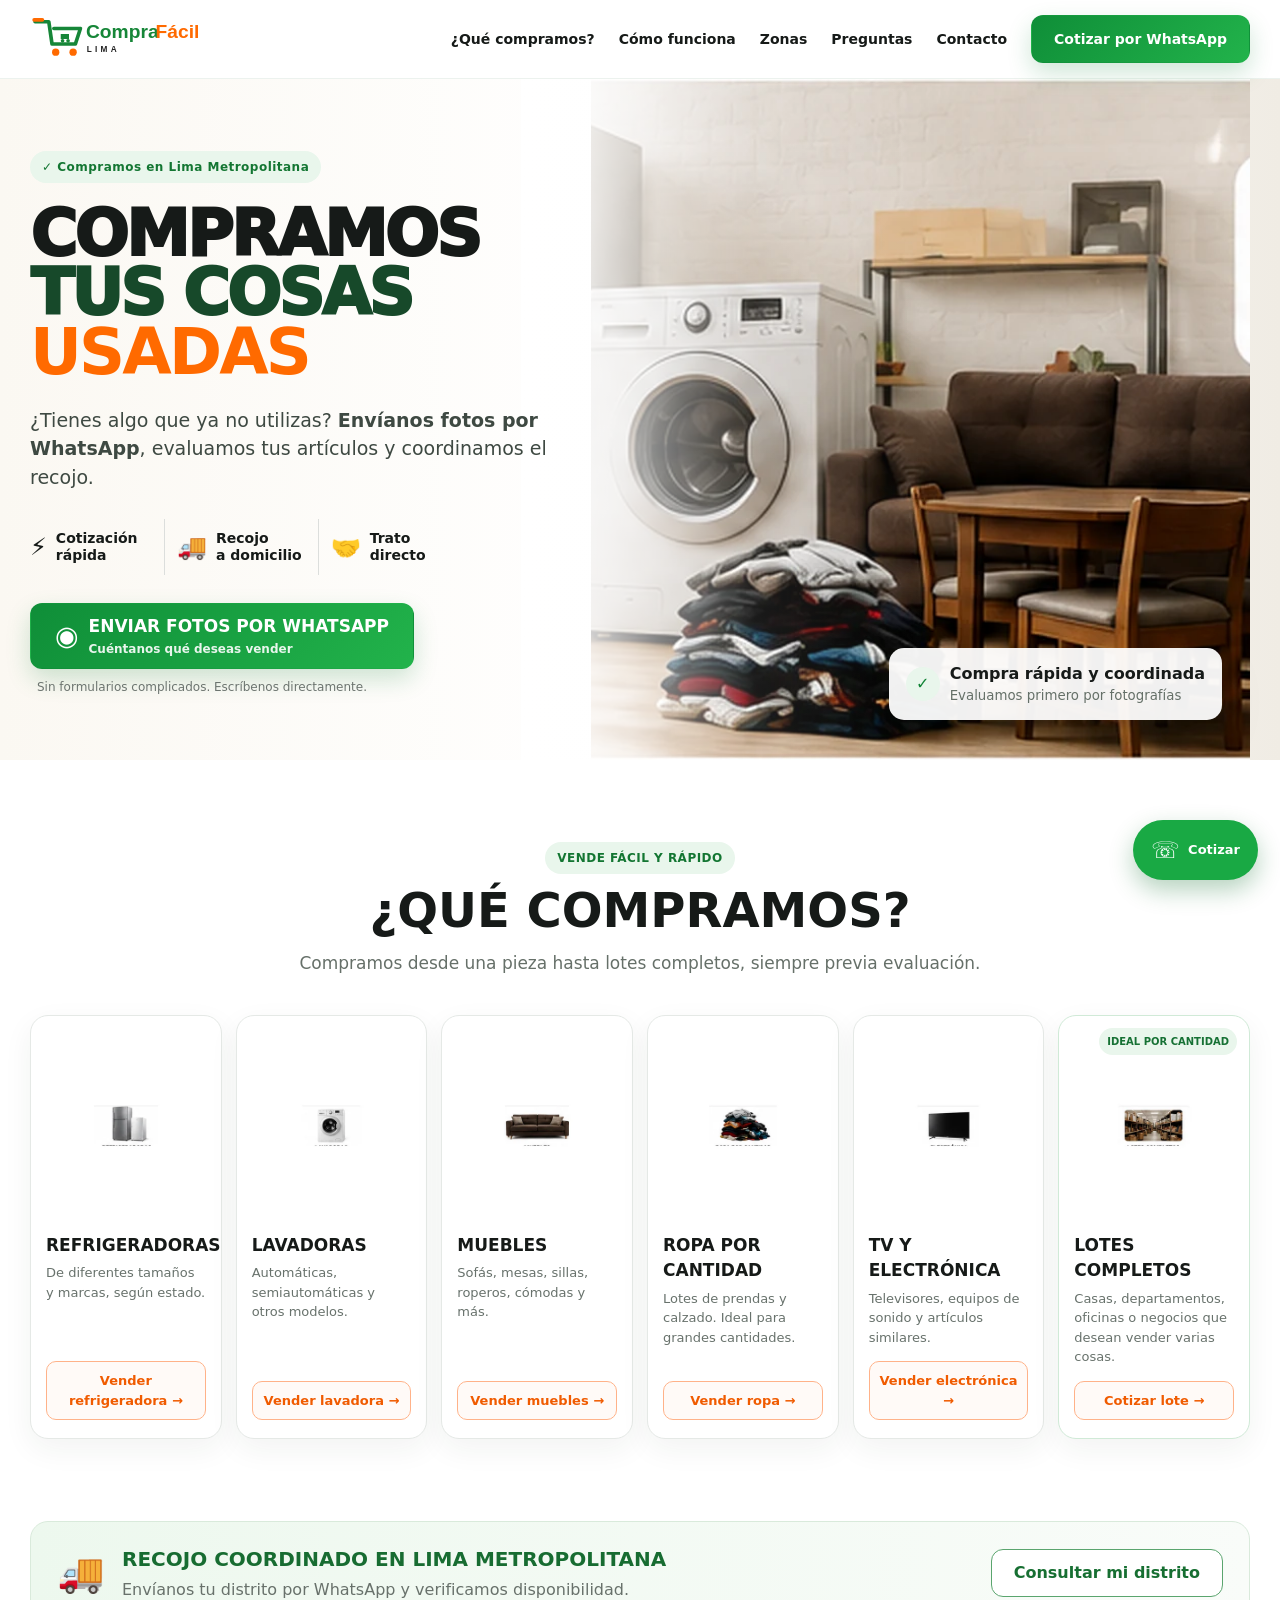
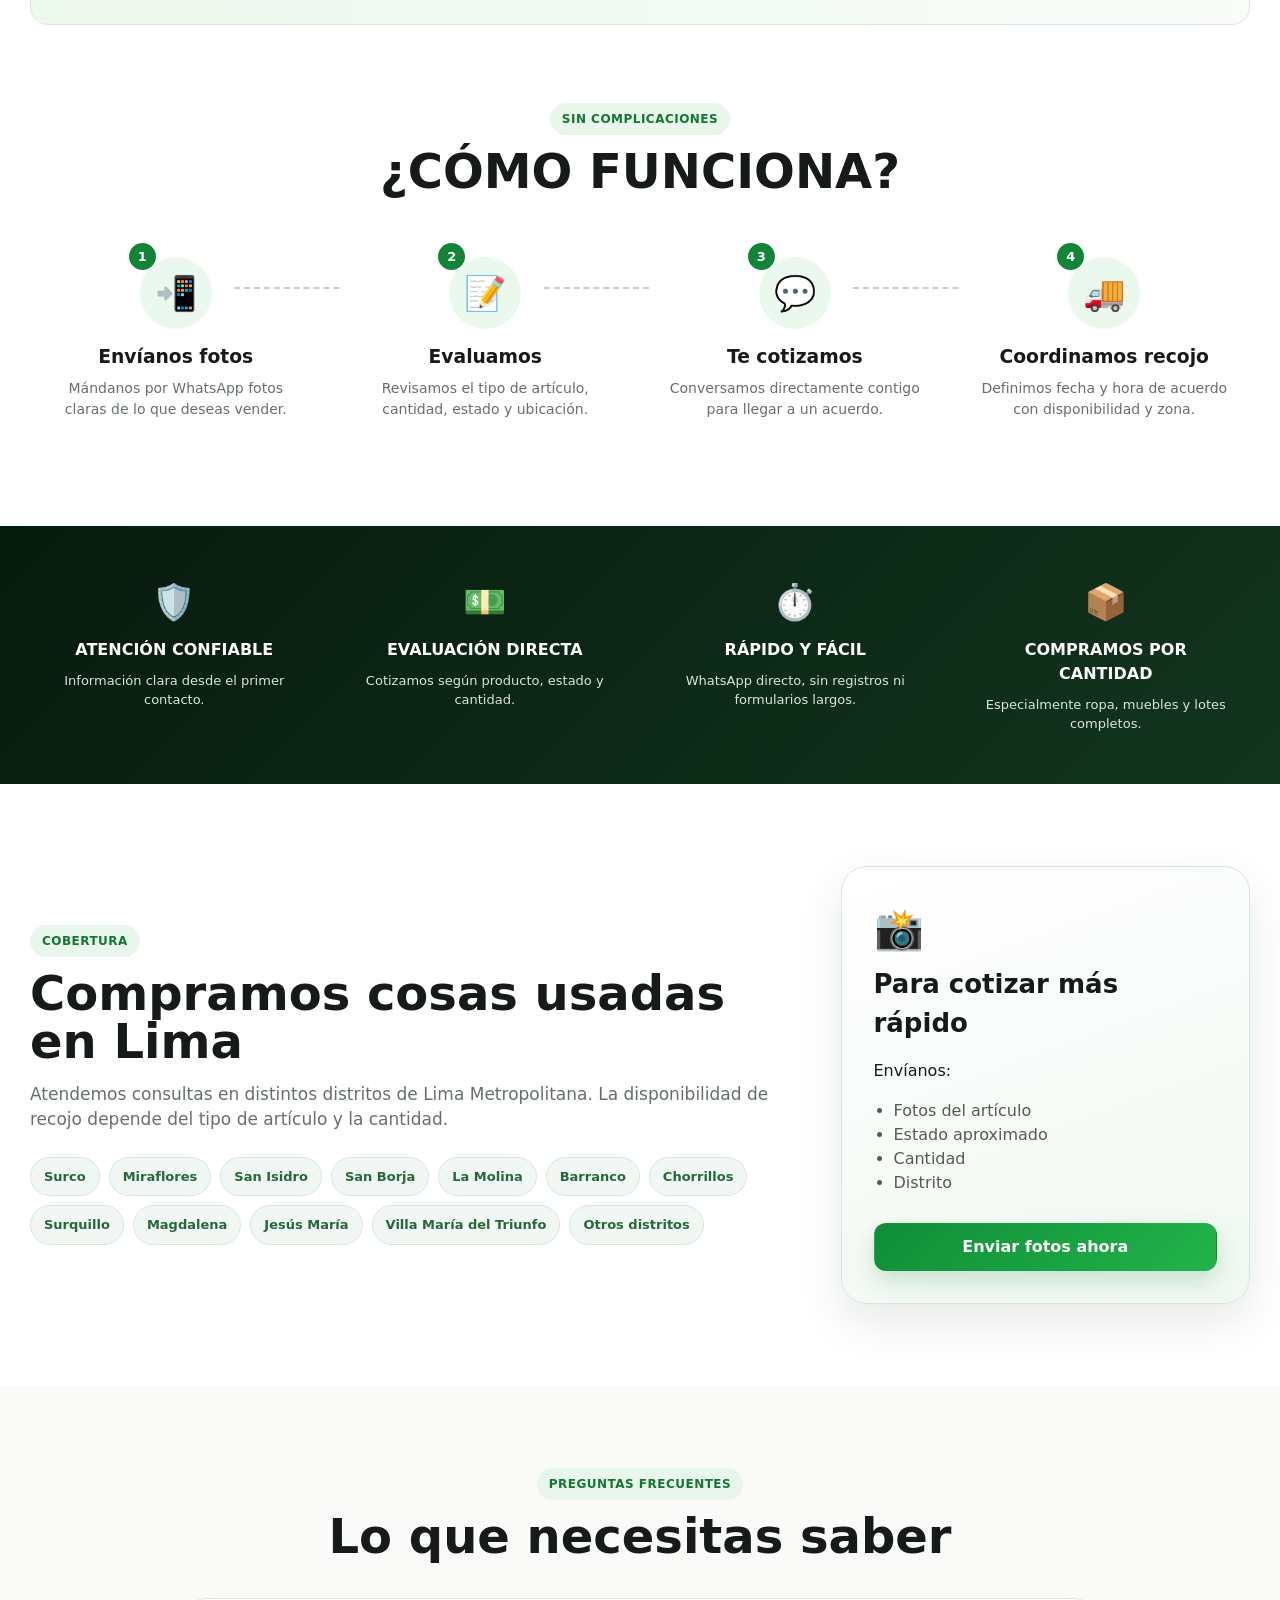
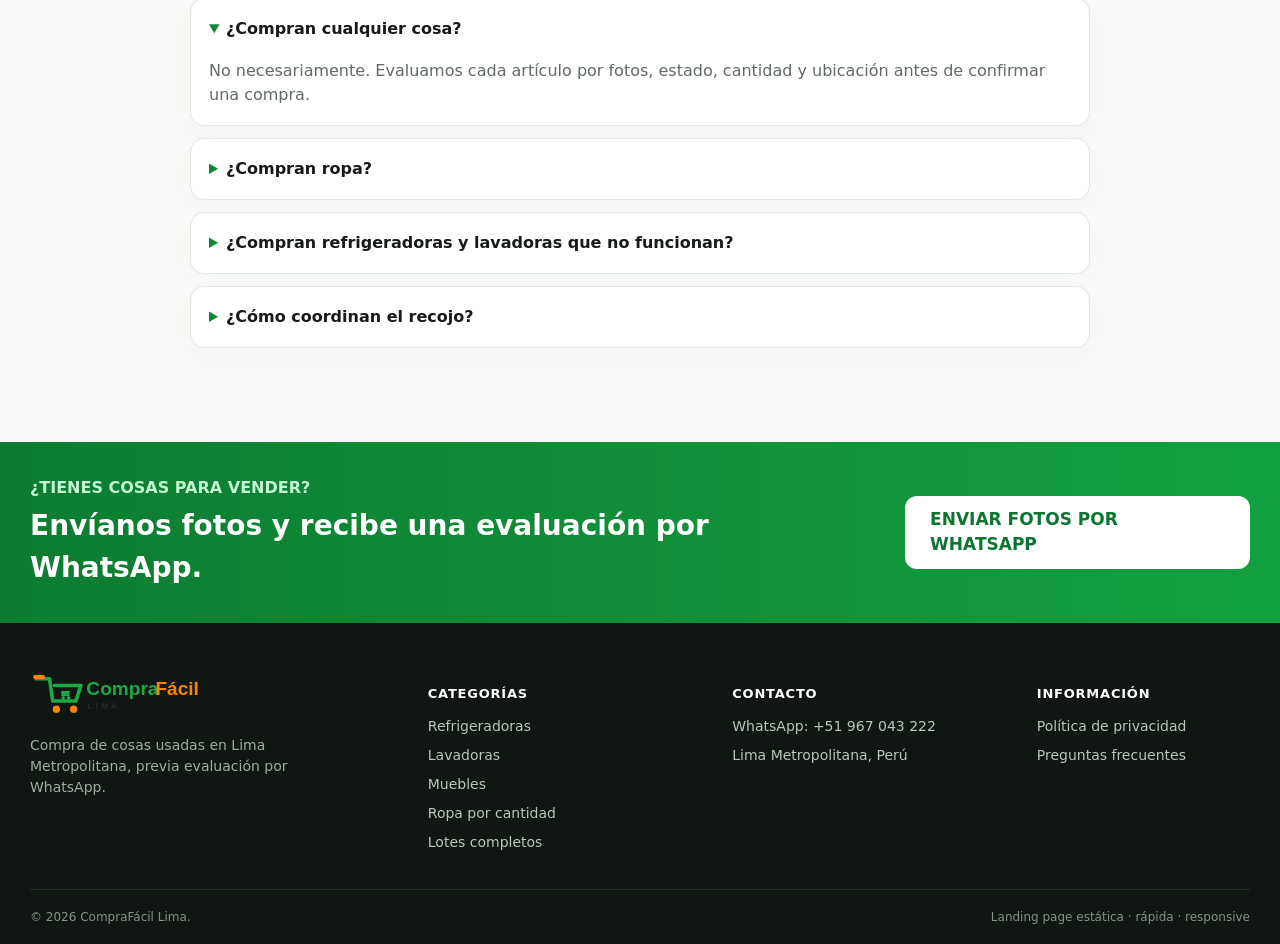
==== index.html @ 06add387 "Primera version CompraFacil" ====
<!doctype html>
<html lang="es-PE">
<head>
  <meta charset="utf-8">
  <meta name="viewport" content="width=device-width,initial-scale=1,viewport-fit=cover">
  <title>Compramos Cosas Usadas en Lima | CompraFácil Lima</title>
  <meta name="description" content="Compramos refrigeradoras, lavadoras, muebles, ropa por cantidad, televisores y lotes completos en Lima. Envíanos fotos por WhatsApp y recibe una cotización rápida.">
  <meta name="robots" content="index,follow,max-image-preview:large">
  <meta name="theme-color" content="#0f7c2f">
  <link rel="canonical" href="https://comprafacillima.com/">
  <link rel="icon" href="assets/favicon.svg" type="image/svg+xml">
  <link rel="preload" href="assets/hero.webp" as="image" type="image/webp" fetchpriority="high">
  <link rel="stylesheet" href="styles.css">
  <meta property="og:type" content="website">
  <meta property="og:locale" content="es_PE">
  <meta property="og:title" content="Compramos Cosas Usadas en Lima | CompraFácil Lima">
  <meta property="og:description" content="Cotiza por WhatsApp refrigeradoras, lavadoras, muebles, ropa por cantidad y lotes completos. Recojo coordinado en Lima Metropolitana.">
  <meta property="og:url" content="https://comprafacillima.com/">
  <meta property="og:image" content="https://comprafacillima.com/assets/hero.webp">
  <script type="application/ld+json">
  {
    "@context":"https://schema.org",
    "@type":"LocalBusiness",
    "name":"CompraFácil Lima",
    "url":"https://comprafacillima.com/",
    "telephone":"+51 967 043 222",
    "image":"https://comprafacillima.com/assets/hero.webp",
    "description":"Compra de cosas usadas en Lima: refrigeradoras, lavadoras, muebles, ropa por cantidad, televisores y lotes completos.",
    "areaServed":{"@type":"City","name":"Lima"},
    "priceRange":"S/"
  }
  </script>
  <script type="application/ld+json">
  {
    "@context":"https://schema.org",
    "@type":"FAQPage",
    "mainEntity":[
      {"@type":"Question","name":"¿Qué cosas compran en Lima?","acceptedAnswer":{"@type":"Answer","text":"Compramos refrigeradoras, lavadoras, muebles, ropa por cantidad, televisores, equipos de sonido y lotes completos, sujeto a evaluación por fotos."}},
      {"@type":"Question","name":"¿Cómo recibo una cotización?","acceptedAnswer":{"@type":"Answer","text":"Envíanos fotos por WhatsApp junto con una breve descripción, estado del artículo y distrito. Te respondemos con una evaluación y coordinamos el recojo si llegamos a un acuerdo."}},
      {"@type":"Question","name":"¿Van a domicilio?","acceptedAnswer":{"@type":"Answer","text":"Sí. Coordinamos recojos en Lima Metropolitana según el tipo, cantidad y ubicación de los artículos."}}
    ]
  }
  </script>
  <!-- GOOGLE ADS / ANALYTICS: pega aquí tu etiqueta de Google cuando tengas el ID. -->
</head>
<body>
  <a class="skip-link" href="#contenido">Ir al contenido</a>

  <header class="site-header" id="inicio">
    <div class="container nav-wrap">
      <a class="brand" href="#inicio" aria-label="CompraFácil Lima - inicio">
        <img src="assets/logo.svg" alt="CompraFácil Lima" width="238" height="55">
      </a>
      <button class="menu-btn" type="button" aria-label="Abrir menú" aria-expanded="false" aria-controls="main-nav">
        <span></span><span></span><span></span>
      </button>
      <nav id="main-nav" class="main-nav" aria-label="Navegación principal">
        <a href="#compramos">¿Qué compramos?</a>
        <a href="#como-funciona">Cómo funciona</a>
        <a href="#zonas">Zonas</a>
        <a href="#preguntas">Preguntas</a>
        <a href="#contacto">Contacto</a>
        <a class="btn btn-whatsapp nav-cta wa-link" data-category="consulta general" href="#">Cotizar por WhatsApp</a>
      </nav>
    </div>
  </header>

  <main id="contenido">
    <section class="hero">
      <div class="container hero-grid">
        <div class="hero-copy">
          <div class="eyebrow">✓ Compramos en Lima Metropolitana</div>
          <h1>COMPRAMOS<br><span>TUS COSAS</span> <strong>USADAS</strong></h1>
          <p class="hero-text">¿Tienes algo que ya no utilizas? <b>Envíanos fotos por WhatsApp</b>, evaluamos tus artículos y coordinamos el recojo.</p>
          <div class="benefits-inline" aria-label="Beneficios">
            <div><span>⚡</span><b>Cotización<br>rápida</b></div>
            <div><span>🚚</span><b>Recojo<br>a domicilio</b></div>
            <div><span>🤝</span><b>Trato<br>directo</b></div>
          </div>
          <a class="btn btn-whatsapp btn-large wa-link" data-category="mis cosas usadas" href="#">
            <span class="wa-icon">◉</span>
            <span>ENVIAR FOTOS POR WHATSAPP<small>Cuéntanos qué deseas vender</small></span>
          </a>
          <p class="microcopy">Sin formularios complicados. Escríbenos directamente.</p>
        </div>
        <div class="hero-visual" role="img" aria-label="Refrigeradora, lavadora, muebles y ropa que compramos en Lima">
          <img src="assets/hero.webp" alt="Electrodomésticos, muebles y ropa para vender en Lima" width="1440" height="670" fetchpriority="high">
          <div class="trust-card"><span>✓</span><div><b>Compra rápida y coordinada</b><small>Evaluamos primero por fotografías</small></div></div>
        </div>
      </div>
    </section>

    <section class="section categories" id="compramos">
      <div class="container">
        <div class="section-heading">
          <span class="kicker">VENDE FÁCIL Y RÁPIDO</span>
          <h2>¿QUÉ COMPRAMOS?</h2>
          <p>Compramos desde una pieza hasta lotes completos, siempre previa evaluación.</p>
        </div>
        <div class="cards-grid">
          <article class="product-card">
            <img src="assets/refrigeradoras.webp" alt="Compramos refrigeradoras en Lima" width="360" height="240">
            <h3>Refrigeradoras</h3><p>De diferentes tamaños y marcas, según estado.</p>
            <a href="#" class="card-link wa-link" data-category="una refrigeradora">Vender refrigeradora →</a>
          </article>
          <article class="product-card">
            <img src="assets/lavadoras.webp" alt="Compramos lavadoras en Lima" width="360" height="240" loading="lazy">
            <h3>Lavadoras</h3><p>Automáticas, semiautomáticas y otros modelos.</p>
            <a href="#" class="card-link wa-link" data-category="una lavadora">Vender lavadora →</a>
          </article>
          <article class="product-card">
            <img src="assets/muebles.webp" alt="Compramos muebles usados en Lima" width="360" height="240" loading="lazy">
            <h3>Muebles</h3><p>Sofás, mesas, sillas, roperos, cómodas y más.</p>
            <a href="#" class="card-link wa-link" data-category="muebles">Vender muebles →</a>
          </article>
          <article class="product-card">
            <img src="assets/ropa.webp" alt="Compramos ropa por cantidad en Lima" width="360" height="240" loading="lazy">
            <h3>Ropa por cantidad</h3><p>Lotes de prendas y calzado. Ideal para grandes cantidades.</p>
            <a href="#" class="card-link wa-link" data-category="ropa por cantidad">Vender ropa →</a>
          </article>
          <article class="product-card">
            <img src="assets/electronica.webp" alt="Compramos televisores y equipos de sonido en Lima" width="360" height="240" loading="lazy">
            <h3>TV y electrónica</h3><p>Televisores, equipos de sonido y artículos similares.</p>
            <a href="#" class="card-link wa-link" data-category="un televisor o equipo electrónico">Vender electrónica →</a>
          </article>
          <article class="product-card featured-card">
            <img src="assets/lotes.webp" alt="Compramos lotes completos de casas y negocios en Lima" width="360" height="240" loading="lazy">
            <div class="badge">IDEAL POR CANTIDAD</div>
            <h3>Lotes completos</h3><p>Casas, departamentos, oficinas o negocios que desean vender varias cosas.</p>
            <a href="#" class="card-link wa-link" data-category="un lote completo de artículos">Cotizar lote →</a>
          </article>
        </div>
      </div>
    </section>

    <section class="pickup-strip" id="zonas">
      <div class="container pickup-inner">
        <div class="pickup-icon">🚚</div>
        <div><h2>RECOJO COORDINADO EN LIMA METROPOLITANA</h2><p>Envíanos tu distrito por WhatsApp y verificamos disponibilidad.</p></div>
        <a href="#" class="btn btn-outline wa-link" data-category="artículos para recojo en mi distrito">Consultar mi distrito</a>
      </div>
    </section>

    <section class="section steps" id="como-funciona">
      <div class="container">
        <div class="section-heading"><span class="kicker">SIN COMPLICACIONES</span><h2>¿CÓMO FUNCIONA?</h2></div>
        <div class="steps-grid">
          <article><div class="step-num">1</div><div class="step-icon">📲</div><h3>Envíanos fotos</h3><p>Mándanos por WhatsApp fotos claras de lo que deseas vender.</p></article>
          <article><div class="step-num">2</div><div class="step-icon">📝</div><h3>Evaluamos</h3><p>Revisamos el tipo de artículo, cantidad, estado y ubicación.</p></article>
          <article><div class="step-num">3</div><div class="step-icon">💬</div><h3>Te cotizamos</h3><p>Conversamos directamente contigo para llegar a un acuerdo.</p></article>
          <article><div class="step-num">4</div><div class="step-icon">🚚</div><h3>Coordinamos recojo</h3><p>Definimos fecha y hora de acuerdo con disponibilidad y zona.</p></article>
        </div>
      </div>
    </section>

    <section class="dark-section">
      <div class="container trust-grid">
        <article><span>🛡️</span><h3>Atención confiable</h3><p>Información clara desde el primer contacto.</p></article>
        <article><span>💵</span><h3>Evaluación directa</h3><p>Cotizamos según producto, estado y cantidad.</p></article>
        <article><span>⏱️</span><h3>Rápido y fácil</h3><p>WhatsApp directo, sin registros ni formularios largos.</p></article>
        <article><span>📦</span><h3>Compramos por cantidad</h3><p>Especialmente ropa, muebles y lotes completos.</p></article>
      </div>
    </section>

    <section class="section districts">
      <div class="container two-col">
        <div>
          <span class="kicker">COBERTURA</span>
          <h2>Compramos cosas usadas en Lima</h2>
          <p>Atendemos consultas en distintos distritos de Lima Metropolitana. La disponibilidad de recojo depende del tipo de artículo y la cantidad.</p>
          <div class="chips" aria-label="Distritos frecuentes">
            <span>Surco</span><span>Miraflores</span><span>San Isidro</span><span>San Borja</span><span>La Molina</span><span>Barranco</span><span>Chorrillos</span><span>Surquillo</span><span>Magdalena</span><span>Jesús María</span><span>Villa María del Triunfo</span><span>Otros distritos</span>
          </div>
        </div>
        <aside class="quote-box">
          <span class="quote-icon">📸</span>
          <h3>Para cotizar más rápido</h3>
          <p>Envíanos:</p>
          <ul><li>Fotos del artículo</li><li>Estado aproximado</li><li>Cantidad</li><li>Distrito</li></ul>
          <a href="#" class="btn btn-whatsapp wa-link" data-category="artículos y quiero enviar fotos para cotizar">Enviar fotos ahora</a>
        </aside>
      </div>
    </section>

    <section class="section faq" id="preguntas">
      <div class="container narrow">
        <div class="section-heading"><span class="kicker">PREGUNTAS FRECUENTES</span><h2>Lo que necesitas saber</h2></div>
        <details open><summary>¿Compran cualquier cosa?</summary><p>No necesariamente. Evaluamos cada artículo por fotos, estado, cantidad y ubicación antes de confirmar una compra.</p></details>
        <details><summary>¿Compran ropa?</summary><p>Sí, principalmente ropa por cantidad o en lotes. Envíanos fotografías y una referencia aproximada de cuántas prendas tienes.</p></details>
        <details><summary>¿Compran refrigeradoras y lavadoras que no funcionan?</summary><p>Puedes enviarnos fotos y explicar la falla. La compra dependerá del modelo, estado y posibilidad de recojo.</p></details>
        <details><summary>¿Cómo coordinan el recojo?</summary><p>Después de evaluar los artículos y llegar a un acuerdo, coordinamos por WhatsApp la fecha, horario y ubicación.</p></details>
      </div>
    </section>

    <section class="final-cta" id="contacto">
      <div class="container final-inner">
        <div><span>¿TIENES COSAS PARA VENDER?</span><h2>Envíanos fotos y recibe una evaluación por WhatsApp.</h2></div>
        <a href="#" class="btn btn-whatsapp btn-large wa-link" data-category="cosas usadas">ENVIAR FOTOS POR WHATSAPP</a>
      </div>
    </section>
  </main>

  <footer class="site-footer">
    <div class="container footer-grid">
      <div><img src="assets/logo.svg" alt="CompraFácil Lima" width="220" height="50"><p>Compra de cosas usadas en Lima Metropolitana, previa evaluación por WhatsApp.</p></div>
      <div><h3>Categorías</h3><a href="#compramos">Refrigeradoras</a><a href="#compramos">Lavadoras</a><a href="#compramos">Muebles</a><a href="#compramos">Ropa por cantidad</a><a href="#compramos">Lotes completos</a></div>
      <div><h3>Contacto</h3><a class="wa-link" data-category="una consulta" href="#">WhatsApp: +51 967 043 222</a><span>Lima Metropolitana, Perú</span></div>
      <div><h3>Información</h3><a href="privacidad.html">Política de privacidad</a><a href="#preguntas">Preguntas frecuentes</a></div>
    </div>
    <div class="container footer-bottom"><span>© <span id="year"></span> CompraFácil Lima.</span><span>Landing page estática · rápida · responsive</span></div>
  </footer>

  <a href="#" class="floating-wa wa-link" data-category="mis cosas usadas" aria-label="Cotizar por WhatsApp">☏<span>Cotizar</span></a>
  <script src="script.js" defer></script>
</body>
</html>
---- styles.css ----
:root {
    --green: #118436;
    --green2: #21b34b;
    --dark: #102019;
    --orange: #ff6a00;
    --cream: #f6f2ea;
    --text: #161a18;
    --muted: #667069;
    --line: #e5e9e6;
    --shadow: 0 18px 45px rgba(20, 45, 30, .10);
    --radius: 22px;
    --container: 1220px
}

* {
    box-sizing: border-box
}

html {
    scroll-behavior: smooth
}

body {
    margin: 0;
    font-family: Inter, ui-sans-serif, system-ui, -apple-system, BlinkMacSystemFont, "Segoe UI", sans-serif;
    color: var(--text);
    background: #fff;
    line-height: 1.5;
    -webkit-font-smoothing: antialiased
}

img {
    max-width: 100%;
    display: block
}

a {
    color: inherit;
    text-decoration: none
}

button,
a {
    tap-highlight-color: transparent
}

.container {
    width: min(var(--container), calc(100% - 40px));
    margin-inline: auto
}

.skip-link {
    position: absolute;
    left: -9999px
}

.skip-link:focus {
    left: 12px;
    top: 12px;
    background: #fff;
    padding: 10px;
    z-index: 9999
}

.site-header {
    position: sticky;
    top: 0;
    z-index: 1000;
    background: rgba(255, 255, 255, .96);
    backdrop-filter: blur(12px);
    border-bottom: 1px solid rgba(18, 90, 43, .08)
}

.nav-wrap {
    height: 78px;
    display: flex;
    align-items: center;
    justify-content: space-between;
    gap: 24px
}

.brand img {
    width: 220px;
    height: auto
}

.main-nav {
    display: flex;
    align-items: center;
    gap: 24px;
    font-size: 14px;
    font-weight: 750
}

.main-nav>a:not(.btn) {
    position: relative
}

.main-nav>a:not(.btn)::after {
    content: "";
    position: absolute;
    left: 0;
    right: 100%;
    bottom: -9px;
    height: 2px;
    background: var(--green);
    transition: .25s
}

.main-nav>a:not(.btn):hover::after {
    right: 0
}

.menu-btn {
    display: none;
    border: 0;
    background: transparent;
    width: 44px;
    height: 44px;
    padding: 9px
}

.menu-btn span {
    display: block;
    height: 3px;
    border-radius: 3px;
    background: #17351f;
    margin: 5px 0
}

.btn {
    display: inline-flex;
    justify-content: center;
    align-items: center;
    gap: 10px;
    min-height: 48px;
    padding: 0 22px;
    border-radius: 12px;
    font-weight: 850;
    border: 1px solid transparent;
    transition: transform .2s, box-shadow .2s, background .2s
}

.btn:hover {
    transform: translateY(-2px)
}

.btn-whatsapp {
    background: linear-gradient(135deg, #0f8e38, #22b34b);
    color: #fff;
    box-shadow: 0 10px 24px rgba(17, 132, 54, .20)
}

.btn-large {
    min-height: 66px;
    padding: 10px 24px;
    font-size: 17px;
    text-align: left
}

.btn-large small {
    display: block;
    font-size: 12px;
    font-weight: 600;
    opacity: .9
}

.btn-outline {
    border-color: #5aa56e;
    color: #176f32;
    background: #fff
}

.wa-icon {
    font-size: 27px
}

.hero {
    overflow: hidden;
    background: linear-gradient(90deg, #fbf8f2 0, #fff 50%, #f0ece4 100%)
}

.hero-grid {
    min-height: 590px;
    display: grid;
    grid-template-columns: 46% 54%;
    align-items: stretch
}

.hero-copy {
    padding: 72px 24px 64px 0;
    align-self: center;
    position: relative;
    z-index: 2
}

.eyebrow,
.kicker {
    display: inline-flex;
    align-items: center;
    gap: 7px;
    padding: 7px 12px;
    border-radius: 999px;
    background: #e9f6ec;
    color: #137632;
    font-size: 12px;
    font-weight: 900;
    letter-spacing: .04em
}

.hero h1 {
    font-size: clamp(48px, 5vw, 74px);
    line-height: .92;
    letter-spacing: -.045em;
    margin: 22px 0 24px;
    font-weight: 950
}

.hero h1 span {
    color: #17492a
}

.hero h1 strong {
    color: var(--orange)
}

.hero-text {
    font-size: 19px;
    max-width: 620px;
    color: #3e4942
}

.benefits-inline {
    display: flex;
    gap: 12px;
    margin: 28px 0
}

.benefits-inline>div {
    display: flex;
    align-items: center;
    gap: 9px;
    padding: 10px 16px 10px 0;
    border-right: 1px solid #dcdedc;
    min-width: 135px
}

.benefits-inline>div:last-child {
    border-right: 0
}

.benefits-inline span {
    font-size: 24px
}

.benefits-inline b {
    font-size: 14px;
    line-height: 1.2
}

.microcopy {
    font-size: 12px;
    color: #6c746f;
    margin: 9px 0 0 7px
}

.hero-visual {
    position: relative;
    min-width: 0
}

.hero-visual:before {
    content: "";
    position: absolute;
    inset: 0 0 0 -70px;
    background: linear-gradient(90deg, #fff 0, rgba(255, 255, 255, .83) 9%, rgba(255, 255, 255, .10) 32%, transparent 55%);
    z-index: 1;
    pointer-events: none
}

.hero-visual img {
    width: 100%;
    height: 100%;
    object-fit: cover;
    object-position: center
}

.trust-card {
    position: absolute;
    right: 28px;
    bottom: 40px;
    z-index: 2;
    background: rgba(255, 255, 255, .94);
    padding: 14px 17px;
    border-radius: 15px;
    box-shadow: var(--shadow);
    display: flex;
    gap: 10px;
    align-items: center
}

.trust-card>span {
    display: grid;
    place-items: center;
    width: 34px;
    height: 34px;
    border-radius: 50%;
    background: #e9f6ec;
    color: var(--green);
    font-weight: 900
}

.trust-card small {
    display: block;
    color: #657068
}

.section {
    padding: 82px 0
}

.section-heading {
    text-align: center;
    max-width: 720px;
    margin: 0 auto 38px
}

.section-heading h2,
.two-col h2 {
    font-size: clamp(32px, 4vw, 48px);
    line-height: 1;
    margin: 12px 0
}

.section-heading p,
.two-col>div>p {
    color: var(--muted);
    font-size: 17px
}

.cards-grid {
    display: grid;
    grid-template-columns: repeat(6, 1fr);
    gap: 14px
}

.product-card {
    position: relative;
    background: #fff;
    border: 1px solid var(--line);
    border-radius: 18px;
    padding: 15px 15px 18px;
    box-shadow: 0 10px 30px rgba(30, 58, 40, .06);
    display: flex;
    flex-direction: column;
    min-width: 0;
    overflow: hidden;
    transition: .25s;
}

.product-card:hover {
    transform: translateY(-5px);
    box-shadow: 0 18px 38px rgba(30, 58, 40, .12);
    border-color: #bee0c8
}

.product-card img {
       width: 100%;
    height: 190px;
    object-fit: contain;
    object-position: center;
    border-radius: 12px;
    transform: none;

}

.product-card h3 {
    font-size: 17px;
    margin: 12px 0 5px;
    text-transform: uppercase
}

.product-card p {
    font-size: 13px;
    color: #68726c;
    margin: 0 0 14px;
    flex-grow: 1
}

.card-link {
    font-weight: 850;
    color: #f05b00;
    font-size: 13px;
    border: 1px solid #ffb289;
    border-radius: 10px;
    padding: 9px;
    text-align: center;
    background: #fffaf7
}

.featured-card {
    border-color: #d0ead7
}

.badge {
    position: absolute;
    top: 12px;
    right: 12px;
    background: #e9f6ec;
    color: #167134;
    border-radius: 999px;
    font-size: 10px;
    font-weight: 900;
    padding: 6px 8px
}

.pickup-strip {
    padding: 0 0 20px
}

.pickup-inner {
    display: grid;
    grid-template-columns: auto 1fr auto;
    gap: 18px;
    align-items: center;
    background: linear-gradient(90deg, #edf8ee, #f9fcf9);
    border: 1px solid #d9eadb;
    border-radius: 18px;
    padding: 22px 26px
}

.pickup-icon {
    font-size: 38px
}

.pickup-inner h2 {
    margin: 0;
    font-size: 20px;
    color: #176c31
}

.pickup-inner p {
    margin: 4px 0 0;
    color: #68716b
}

.steps {
    padding-top: 58px
}

.steps-grid {
    display: grid;
    grid-template-columns: repeat(4, 1fr);
    gap: 18px;
    counter-reset: step
}

.steps-grid article {
    position: relative;
    text-align: center;
    padding: 24px 18px;
    background: #fff
}

.steps-grid article:not(:last-child):after {
    content: "";
    position: absolute;
    top: 54px;
    left: 70%;
    width: 60%;
    height: 1px;
    border-top: 2px dashed #b8d8bf
}

.step-num {
    position: absolute;
    top: 10px;
    left: calc(50% - 47px);
    width: 27px;
    height: 27px;
    border-radius: 50%;
    display: grid;
    place-items: center;
    background: var(--green);
    color: #fff;
    font-weight: 900;
    font-size: 13px
}

.step-icon {
    width: 72px;
    height: 72px;
    margin: 0 auto 14px;
    border-radius: 50%;
    display: grid;
    place-items: center;
    background: #ebf8ee;
    font-size: 34px
}

.steps-grid h3 {
    margin: 0 0 7px
}

.steps-grid p {
    margin: 0;
    color: var(--muted);
    font-size: 14px
}

.dark-section {
    background: linear-gradient(135deg, #071a0e, #12351e);
    color: #fff;
    padding: 42px 0
}

.trust-grid {
    display: grid;
    grid-template-columns: repeat(4, 1fr);
    gap: 22px
}

.trust-grid article {
    text-align: center;
    padding: 8px 18px
}

.trust-grid span {
    font-size: 35px
}

.trust-grid h3 {
    font-size: 16px;
    text-transform: uppercase;
    margin: 9px 0
}

.trust-grid p {
    font-size: 13px;
    color: #d9e5dc;
    margin: 0
}

.two-col {
    display: grid;
    grid-template-columns: 1.3fr .7fr;
    gap: 50px;
    align-items: center
}

.chips {
    display: flex;
    flex-wrap: wrap;
    gap: 9px;
    margin-top: 24px
}

.chips span {
    padding: 9px 13px;
    border-radius: 999px;
    background: #f1f7f2;
    border: 1px solid #d8e8db;
    color: #256839;
    font-size: 13px;
    font-weight: 700
}

.quote-box {
    background: linear-gradient(160deg, #fff, #f1f8f2);
    border: 1px solid #d6eadb;
    border-radius: 26px;
    padding: 32px;
    box-shadow: var(--shadow)
}

.quote-icon {
    font-size: 40px
}

.quote-box h3 {
    font-size: 26px;
    margin: 6px 0
}

.quote-box ul {
    padding-left: 20px;
    color: #4f5c54
}

.quote-box .btn {
    width: 100%;
    margin-top: 12px
}

.faq {
    background: #fafbf9
}

.narrow {
    max-width: 900px
}

.faq details {
    background: #fff;
    border: 1px solid #e0e7e1;
    border-radius: 14px;
    margin: 12px 0;
    padding: 0 18px;
    box-shadow: 0 8px 25px rgba(20, 50, 30, .03)
}

.faq summary {
    cursor: pointer;
    font-weight: 800;
    padding: 18px 36px 18px 0;
    position: relative
}

.faq summary::marker {
    color: var(--green)
}

.faq details p {
    color: #5f6b63;
    margin: 0 0 18px
}

.final-cta {
    background: linear-gradient(90deg, #0d7c30, #13a13f);
    color: #fff;
    padding: 34px 0
}

.final-inner {
    display: flex;
    align-items: center;
    justify-content: space-between;
    gap: 30px
}

.final-inner>div span {
    font-weight: 900;
    color: #c6f5d2
}

.final-inner h2 {
    margin: 5px 0 0;
    font-size: 28px
}

.final-inner .btn {
    background: #fff;
    color: #0c762e;
    box-shadow: none
}

.site-footer {
    background: #101713;
    color: #dfe7e1;
    padding: 48px 0 18px
}

.footer-grid {
    display: grid;
    grid-template-columns: 1.35fr 1fr 1fr .8fr;
    gap: 38px
}

.footer-grid img {
    filter: brightness(1.25);
    margin-bottom: 12px
}

.footer-grid p {
    max-width: 330px;
    color: #9fac9f;
    font-size: 14px
}

.footer-grid h3 {
    font-size: 13px;
    text-transform: uppercase;
    color: #fff;
    letter-spacing: .06em
}

.footer-grid a,
.footer-grid span {
    display: block;
    color: #b9c5bd;
    font-size: 14px;
    margin: 8px 0
}

.footer-grid a:hover {
    color: #fff
}

.footer-bottom {
    border-top: 1px solid #26312a;
    margin-top: 28px;
    padding-top: 18px;
    display: flex;
    justify-content: space-between;
    color: #859289;
    font-size: 12px
}

.floating-wa {
    position: fixed;
    right: 22px;
    bottom: 20px;
    z-index: 900;
    background: #19a944;
    color: #fff;
    min-width: 60px;
    height: 60px;
    border-radius: 999px;
    display: flex;
    align-items: center;
    justify-content: center;
    gap: 8px;
    padding: 0 18px;
    font-size: 23px;
    font-weight: 900;
    box-shadow: 0 10px 25px rgba(11, 105, 41, .30)
}

.floating-wa span {
    font-size: 13px
}

@media(max-width:1050px) {
    .main-nav {
        gap: 14px;
        font-size: 12px
    }

    .cards-grid {
        grid-template-columns: repeat(3, 1fr)
    }

    .hero-grid {
        grid-template-columns: 50% 50%
    }

    .hero-copy {
        padding-top: 50px
    }

    .trust-card {
        right: 15px;
        bottom: 20px
    }

    .footer-grid {
        grid-template-columns: 1fr 1fr
    }
}

@media(max-width:820px) {
    .container {
        width: min(100% - 28px, var(--container))
    }

    .nav-wrap {
        height: 68px
    }

    .brand img {
        width: 180px
    }

    .menu-btn {
        display: block
    }

    .main-nav {
        position: absolute;
        top: 68px;
        left: 14px;
        right: 14px;
        background: #fff;
        border: 1px solid #e5e9e6;
        border-radius: 16px;
        padding: 18px;
        box-shadow: var(--shadow);
        display: none;
        flex-direction: column;
        align-items: stretch;
        gap: 0
    }

    .main-nav.open {
        display: flex
    }

    .main-nav a {
        padding: 12px
    }

    .main-nav .btn {
        margin-top: 8px
    }

    .hero-grid {
        grid-template-columns: 1fr
    }

    .hero-copy {
        padding: 44px 0 28px
    }

    .hero h1 {
        font-size: 52px
    }

    .hero-visual {
        height: 310px;
        margin-inline: -14px
    }

    .hero-visual:before {
        inset: 0;
        background: linear-gradient(180deg, #fff 0, transparent 22%)
    }

    .trust-card {
        bottom: 16px
    }

    .benefits-inline {
        justify-content: space-between
    }

    .cards-grid {
        grid-template-columns: repeat(2, 1fr)
    }

    .pickup-inner {
        grid-template-columns: auto 1fr
    }

    .pickup-inner .btn {
        grid-column: 1/-1
    }

    .steps-grid {
        grid-template-columns: 1fr 1fr
    }

    .steps-grid article:after {
        display: none
    }

    .trust-grid {
        grid-template-columns: 1fr 1fr
    }

    .two-col {
        grid-template-columns: 1fr
    }

    .final-inner {
        flex-direction: column;
        align-items: flex-start
    }

    .footer-grid {
        grid-template-columns: 1fr 1fr
    }

    .footer-bottom {
        flex-direction: column;
        gap: 7px
    }
}

@media(max-width:520px) {
    .container {
        width: min(100% - 24px, var(--container))
    }

    .hero-copy {
        padding-top: 32px
    }

    .eyebrow {
        font-size: 10px
    }

    .hero h1 {
        font-size: 43px
    }

    .hero-text {
        font-size: 16px
    }

    .benefits-inline {
        gap: 4px
    }

    .benefits-inline>div {
        min-width: 0;
        padding-right: 8px
    }

    .benefits-inline span {
        font-size: 20px
    }

    .benefits-inline b {
        font-size: 12px
    }

    .btn-large {
        width: 100%;
        font-size: 15px
    }

    .hero-visual {
        height: 245px
    }

    .trust-card {
        font-size: 12px;
        right: 10px
    }

    .section {
        padding: 62px 0
    }

    .section-heading {
        margin-bottom: 25px
    }

    .cards-grid {
        grid-template-columns: 1fr 1fr;
        gap: 10px
    }

    .product-card {
        padding: 10px
    }

    .product-card img {
        height: 145px;
        transform: scale(1.22);
    }

    .product-card h3 {
        font-size: 13px
    }

    .product-card p {
        font-size: 11px
    }

    .card-link {
        font-size: 11px;
        padding: 8px 5px
    }

    .badge {
        font-size: 8px
    }

    .pickup-inner {
        padding: 18px;
        grid-template-columns: 1fr
    }

    .pickup-icon {
        display: none
    }

    .pickup-inner h2 {
        font-size: 17px
    }

    .steps-grid {
        grid-template-columns: 1fr
    }

    .trust-grid {
        grid-template-columns: 1fr 1fr;
        gap: 6px
    }

    .trust-grid article {
        padding: 8px
    }

    .trust-grid h3 {
        font-size: 12px
    }

    .trust-grid p {
        font-size: 11px
    }

    .two-col {
        gap: 26px
    }

    .quote-box {
        padding: 24px
    }

    .final-inner h2 {
        font-size: 22px
    }

    .footer-grid {
        grid-template-columns: 1fr
    }

    .footer-bottom {
        font-size: 11px
    }

    .floating-wa {
        right: 14px;
        bottom: 14px;
        width: 56px;
        min-width: 56px;
        height: 56px;
        padding: 0
    }

    .floating-wa span {
        display: none
    }
}

@media(prefers-reduced-motion:reduce) {
    html {
        scroll-behavior: auto
    }

    * {
        transition: none !important
    }
}
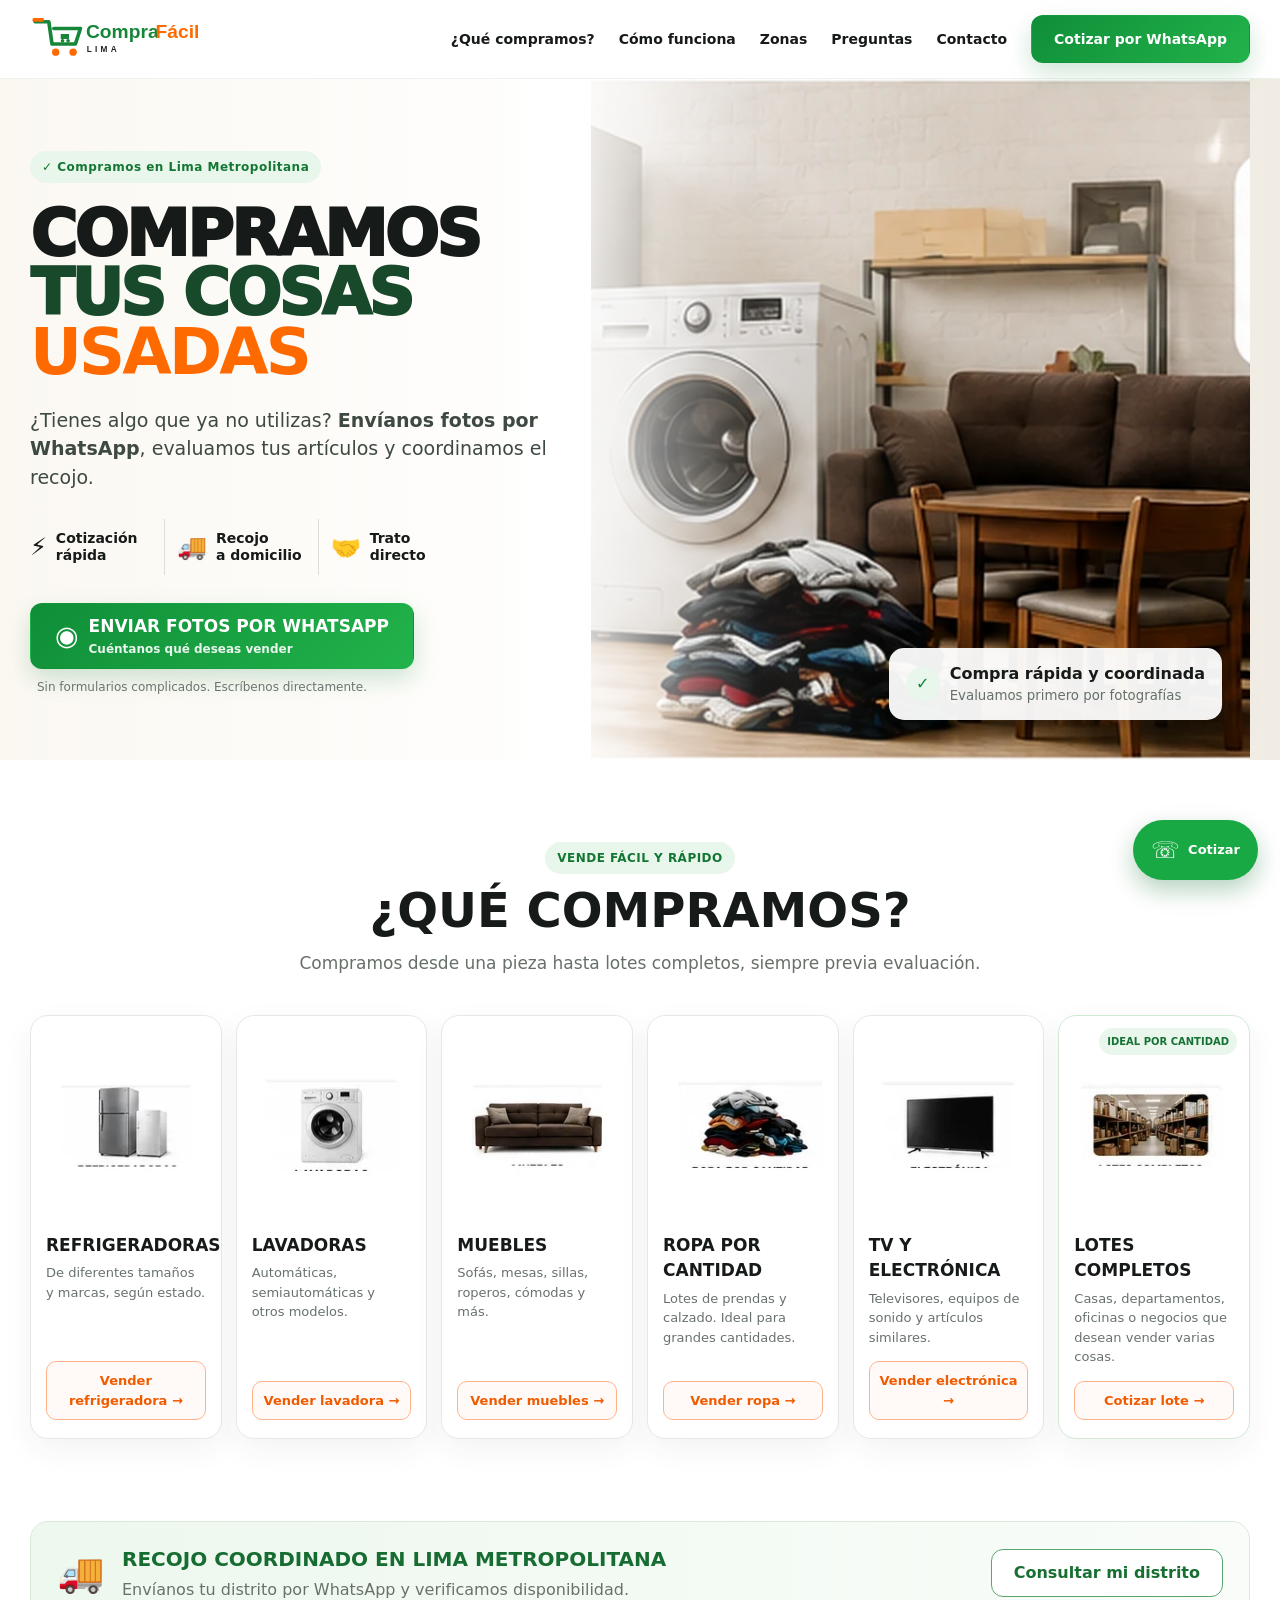
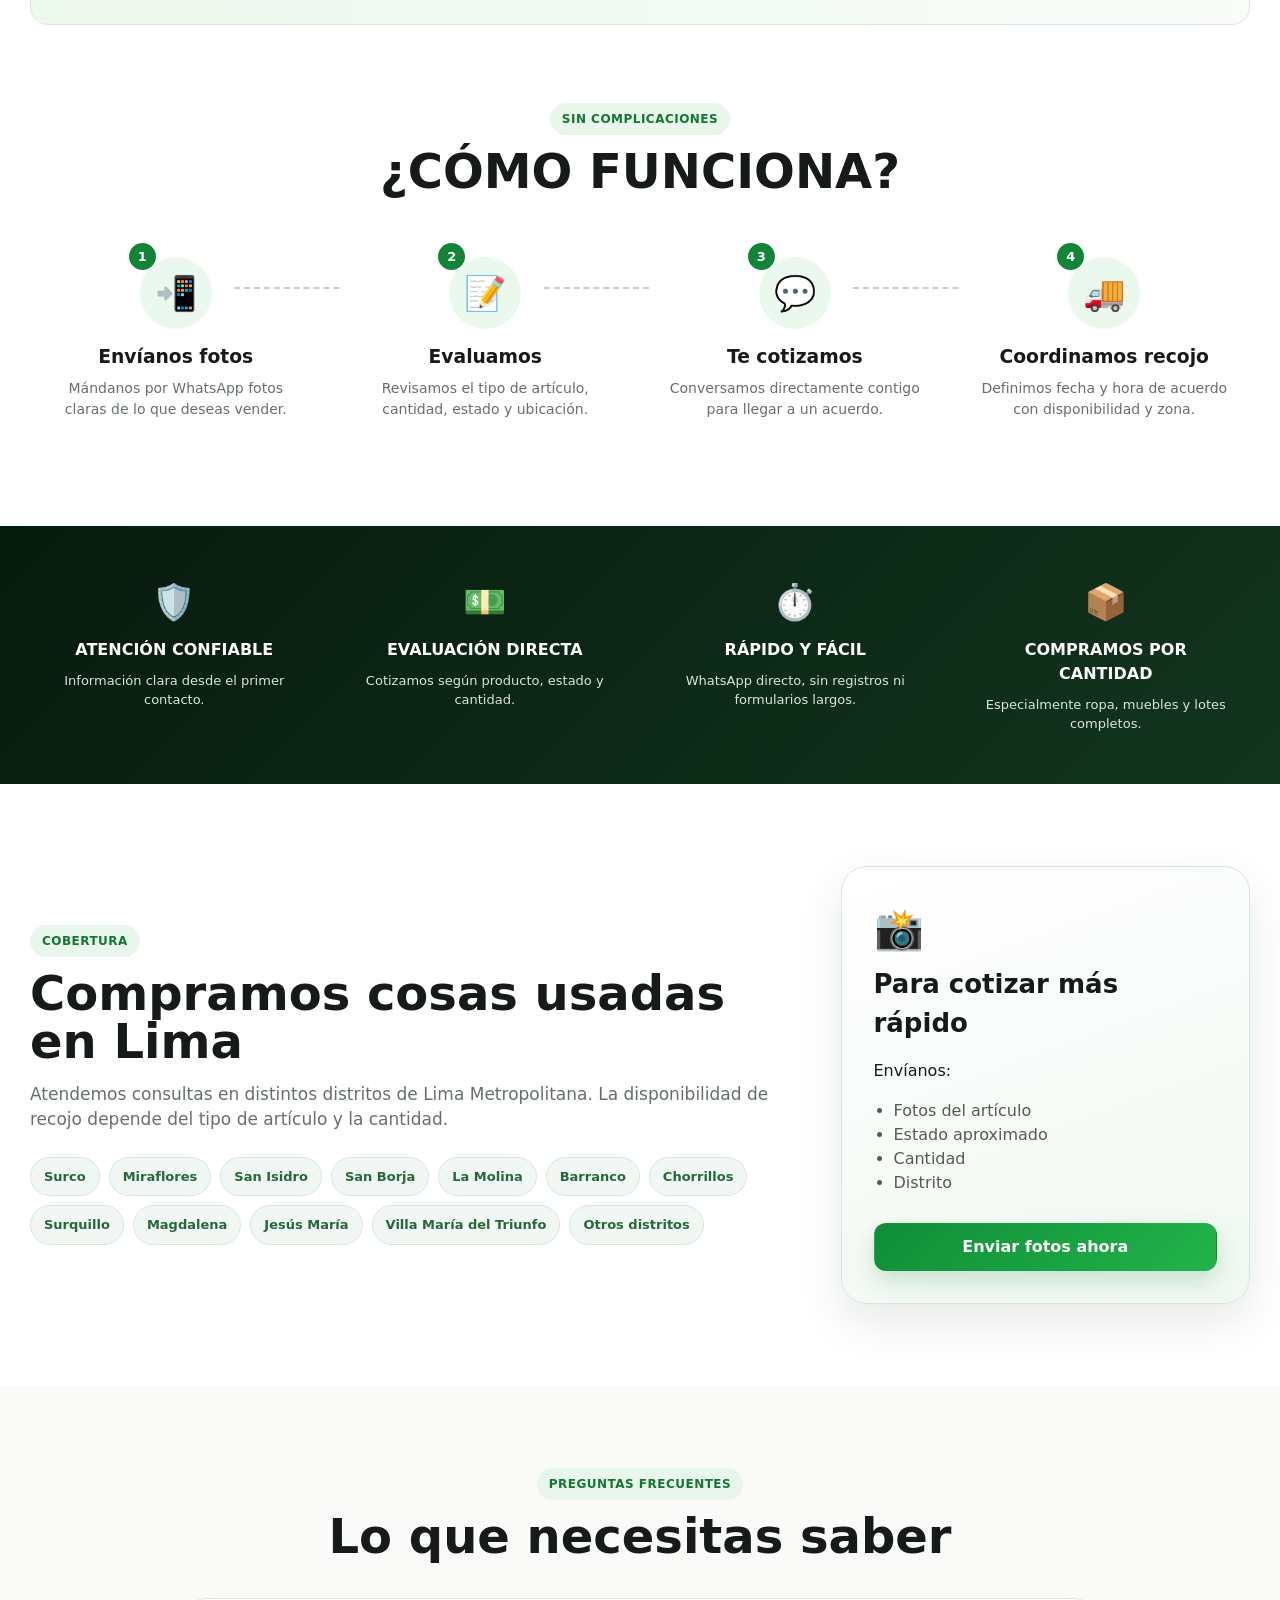
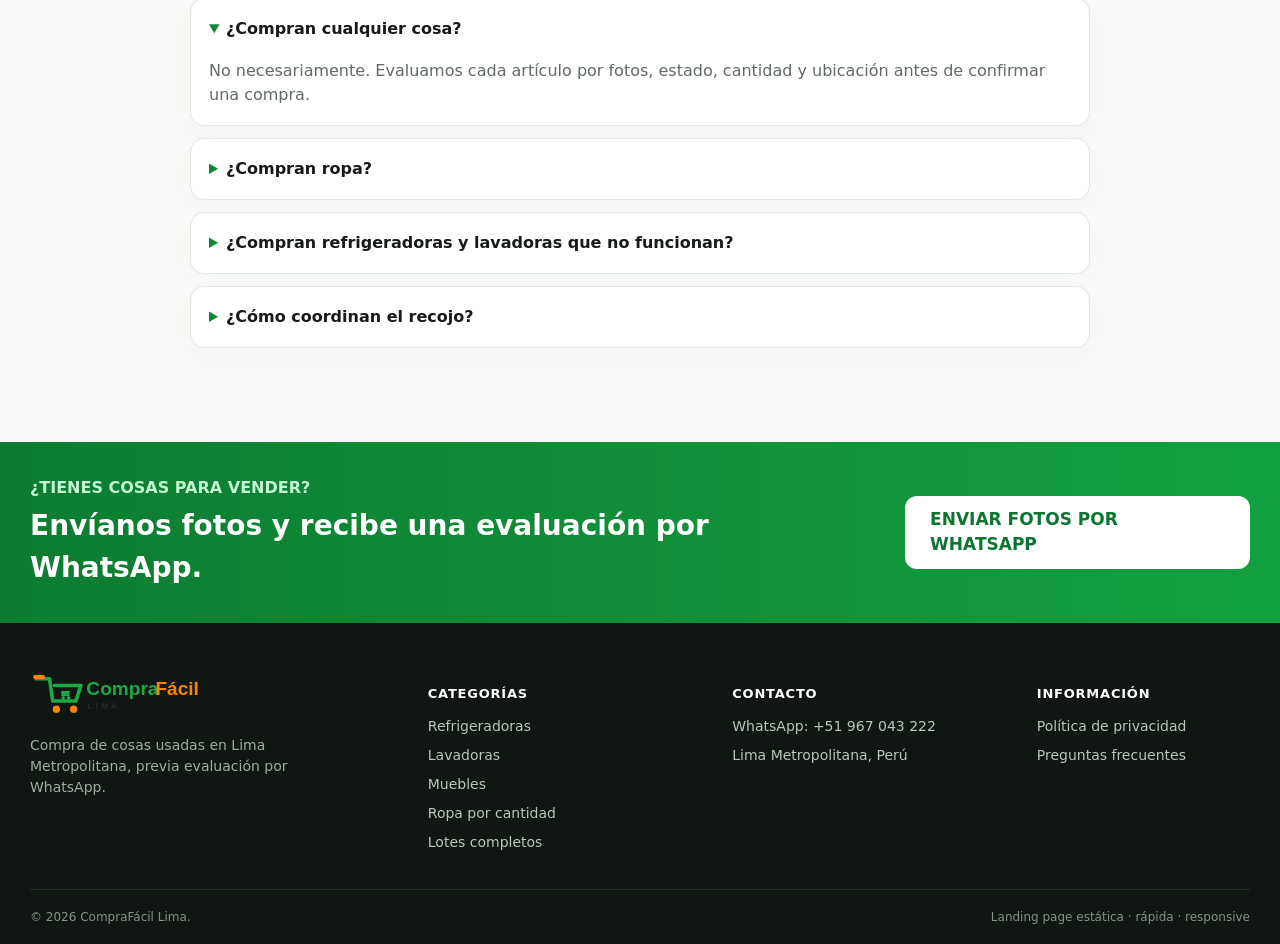
==== commit 5cadb084: "cambio todo" ====
--- a/index.html
+++ b/index.html
@@ -1,6 +1,18 @@
 <!doctype html>
 <html lang="es-PE">
 <head>
+
+<!-- Google tag (gtag.js) -->
+<script async src="https://www.googletagmanager.com/gtag/js?id=G-L3531V5ZHV"></script>
+<script>
+  window.dataLayer = window.dataLayer || [];
+  function gtag(){dataLayer.push(arguments);}
+  gtag('js', new Date());
+
+  gtag('config', 'G-L3531V5ZHV');
+</script>
+
+
   <meta charset="utf-8">
   <meta name="viewport" content="width=device-width,initial-scale=1,viewport-fit=cover">
   <title>Compramos Cosas Usadas en Lima | CompraFácil Lima</title>
